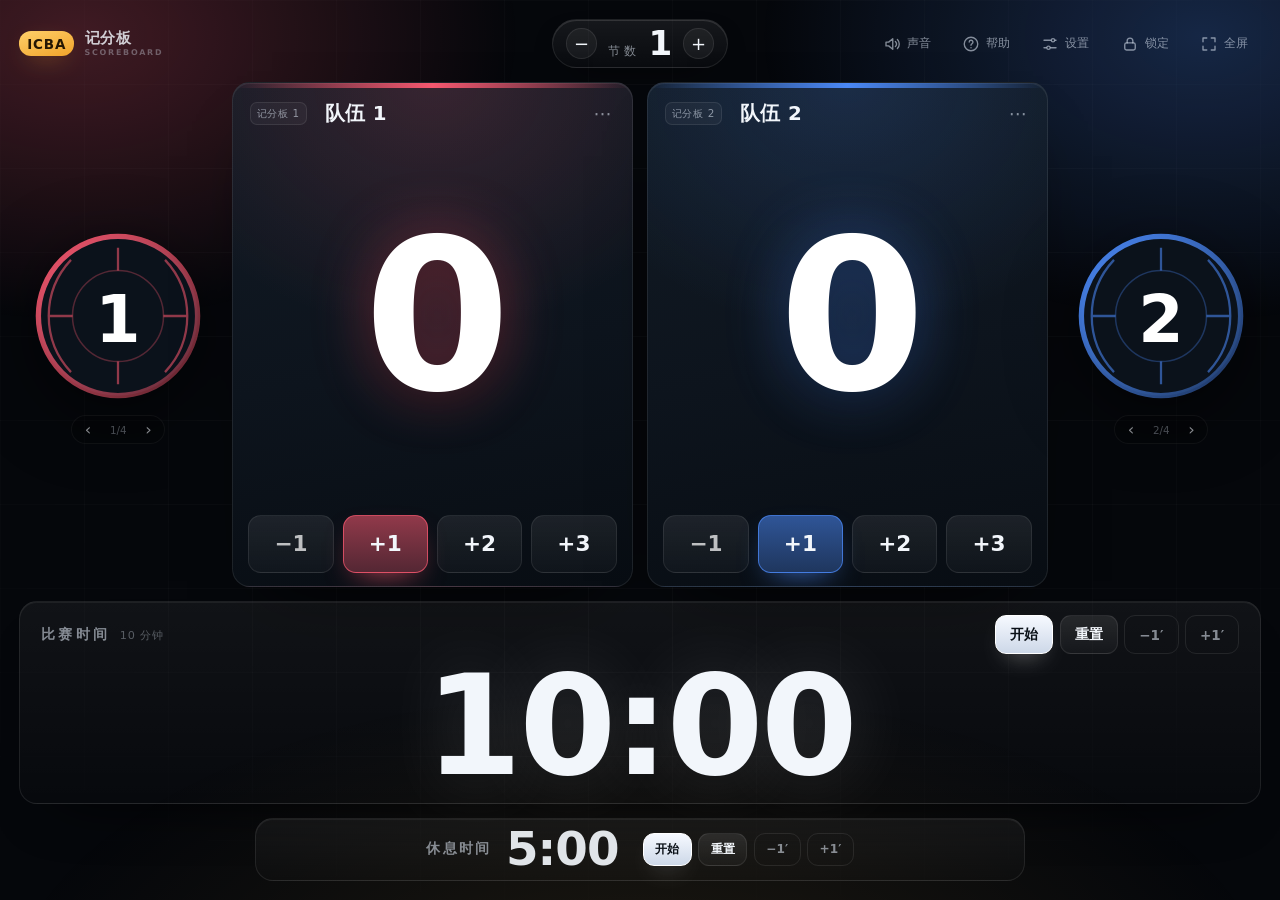
==== index.html @ 60cf870b "baseline: ICBA 记分板成品可用状态 成品运行所需的三个文件： - index.html  页面结构（含全部弹窗） - styles.css  大屏自适应样式 - app.js      " ====
<!doctype html>
<html lang="zh-CN">
<head>
<meta charset="utf-8">
<meta name="viewport" content="width=device-width, initial-scale=1, viewport-fit=cover">
<title>ICBA 记分板</title>
<meta name="description" content="ICBA 比赛记分板：固定位置队标切换、比赛/休息倒计时、双方自由加减计分。">
<meta name="theme-color" content="#05070b">
<meta name="apple-mobile-web-app-capable" content="yes">
<link rel="icon" href="data:image/svg+xml,%3Csvg xmlns='http://www.w3.org/2000/svg' viewBox='0 0 64 64'%3E%3Crect width='64' height='64' rx='14' fill='%230b121b'/%3E%3Ccircle cx='32' cy='32' r='18' fill='none' stroke='%23ffc247' stroke-width='4'/%3E%3Cpath d='M32 14v36M14 32h36' stroke='%23ffc247' stroke-width='3'/%3E%3C/svg%3E">
<link rel="stylesheet" href="styles.css">
</head>
<body>

<div class="fx" aria-hidden="true"></div>
<div class="flash" id="flash" aria-hidden="true"></div>

<!-- ===================== 顶部：品牌 / 节数 / 工具 ===================== -->
<header class="hud">
  <div class="brand">
    <span class="brand__badge">ICBA</span>
    <span class="brand__text">记分板<small>SCOREBOARD</small></span>
  </div>

  <div class="period" aria-label="节数">
    <button class="period__btn" data-act="period-down" aria-label="节数减一" title="节数 −1（↓）">−</button>
    <div class="period__body">
      <span class="period__label">节数</span>
      <strong class="period__value" id="periodValue">1</strong>
    </div>
    <button class="period__btn" data-act="period-up" aria-label="节数加一" title="节数 +1（↑）">+</button>
  </div>

  <div class="hud__tools">
    <button class="tool" data-act="sound" id="btnSound" aria-pressed="true" title="提示音开关（S）">
      <svg viewBox="0 0 24 24" fill="none" stroke="currentColor" stroke-width="1.8" stroke-linecap="round" stroke-linejoin="round" aria-hidden="true">
        <path d="M4 9.5v5h3.5L13 19V5L7.5 9.5H4z"/><path d="M16.5 8.6a5 5 0 0 1 0 6.8"/><path d="M19.2 6a8.5 8.5 0 0 1 0 12"/>
      </svg>
      <span class="tool__label">声音</span>
    </button>
    <button class="tool" data-act="help" title="快捷键说明（?）">
      <svg viewBox="0 0 24 24" fill="none" stroke="currentColor" stroke-width="1.8" stroke-linecap="round" stroke-linejoin="round" aria-hidden="true">
        <circle cx="12" cy="12" r="9"/><path d="M9.6 9.4a2.5 2.5 0 1 1 3.6 2.3c-.8.4-1.2 1-1.2 1.9"/><path d="M12 17h.01"/>
      </svg>
      <span class="tool__label">帮助</span>
    </button>
    <button class="tool" data-act="settings" title="设置（P）">
      <svg viewBox="0 0 24 24" fill="none" stroke="currentColor" stroke-width="1.8" stroke-linecap="round" stroke-linejoin="round" aria-hidden="true">
        <path d="M4 7h9M19 7h1M4 17h3M13 17h7"/><circle cx="16" cy="7" r="2.2"/><circle cx="10" cy="17" r="2.2"/>
      </svg>
      <span class="tool__label">设置</span>
    </button>
    <button class="tool" data-act="lock" title="锁定面板，只看大屏（L）">
      <svg viewBox="0 0 24 24" fill="none" stroke="currentColor" stroke-width="1.8" stroke-linecap="round" stroke-linejoin="round" aria-hidden="true">
        <rect x="5" y="10.5" width="14" height="9.5" rx="2.4"/><path d="M8.2 10.5V8a3.8 3.8 0 0 1 7.6 0v2.5"/>
      </svg>
      <span class="tool__label">锁定</span>
    </button>
    <button class="tool" data-act="fullscreen" title="全屏（F）">
      <svg viewBox="0 0 24 24" fill="none" stroke="currentColor" stroke-width="1.8" stroke-linecap="round" stroke-linejoin="round" aria-hidden="true">
        <path d="M4 9V4h5M20 9V4h-5M4 15v5h5M20 15v5h-5"/>
      </svg>
      <span class="tool__label">全屏</span>
    </button>
  </div>
</header>

<!-- ===================== 主区：队标1 · 记分板1 · 记分板2 · 队标2 ===================== -->
<main class="board">

  <div class="logo-slot" id="logoSlot0" data-slot="0" role="button" tabindex="0"
       aria-label="队标 1：点击更换图片">
    <div class="logo-slot__frame">
      <img class="logo-slot__img" id="logoImg0" alt="队标 1" decoding="async" hidden>
      <div class="logo-slot__placeholder" id="logoPh0">
        <svg viewBox="0 0 24 24" fill="none" stroke="currentColor" stroke-width="1.6" stroke-linecap="round" stroke-linejoin="round" aria-hidden="true">
          <rect x="3" y="4" width="18" height="16" rx="3"/><circle cx="9" cy="10" r="2"/><path d="M4 18l5.2-4.6a2 2 0 0 1 2.7.1L21 20"/>
        </svg>
        <span>添加队标</span>
      </div>
    </div>
    <div class="logo-slot__bar" id="logoBar0" hidden>
      <button class="logo-slot__arrow" data-act="logo-prev" data-slot="0" aria-label="上一个队标">‹</button>
      <span class="logo-slot__count" id="logoCount0">0/0</span>
      <button class="logo-slot__arrow" data-act="logo-next" data-slot="0" aria-label="下一个队标">›</button>
    </div>
  </div>

  <section class="panel" id="panel0" data-team="0">
    <header class="panel__head">
      <span class="panel__tag">记分板 1</span>
      <input class="panel__name" id="nameInput0" type="text" value="队伍 1" maxlength="20"
             aria-label="队伍 1 名称" spellcheck="false" autocomplete="off">
      <button class="panel__more" data-act="menu" data-team="0" aria-label="更多操作" aria-haspopup="true">⋯</button>
    </header>
    <div class="panel__score" id="score0" data-act="edit-score" data-team="0"
         role="spinbutton" aria-label="队伍 1 比分" tabindex="-1" title="双击可直接输入比分">0</div>
    <div class="panel__actions">
      <button class="chip" data-act="score" data-team="0" data-delta="-1" aria-label="队伍 1 减一分">−1</button>
      <button class="chip chip--main" data-act="score" data-team="0" data-delta="1" aria-label="队伍 1 加一分">+1</button>
      <button class="chip" data-act="score" data-team="0" data-delta="2" aria-label="队伍 1 加两分">+2</button>
      <button class="chip" data-act="score" data-team="0" data-delta="3" aria-label="队伍 1 加三分">+3</button>
    </div>
    <div class="panel__menu" id="menu0" hidden>
      <button data-act="undo" data-team="0">撤销上一步</button>
      <button data-act="edit-score" data-team="0">直接输入比分</button>
      <button data-act="reset-score" data-team="0">比分归零</button>
      <button data-act="pick-logo" data-team="0">更换队标</button>
    </div>
  </section>

  <section class="panel" id="panel1" data-team="1">
    <header class="panel__head">
      <span class="panel__tag">记分板 2</span>
      <input class="panel__name" id="nameInput1" type="text" value="队伍 2" maxlength="20"
             aria-label="队伍 2 名称" spellcheck="false" autocomplete="off">
      <button class="panel__more" data-act="menu" data-team="1" aria-label="更多操作" aria-haspopup="true">⋯</button>
    </header>
    <div class="panel__score" id="score1" data-act="edit-score" data-team="1"
         role="spinbutton" aria-label="队伍 2 比分" tabindex="-1" title="双击可直接输入比分">0</div>
    <div class="panel__actions">
      <button class="chip" data-act="score" data-team="1" data-delta="-1" aria-label="队伍 2 减一分">−1</button>
      <button class="chip chip--main" data-act="score" data-team="1" data-delta="1" aria-label="队伍 2 加一分">+1</button>
      <button class="chip" data-act="score" data-team="1" data-delta="2" aria-label="队伍 2 加两分">+2</button>
      <button class="chip" data-act="score" data-team="1" data-delta="3" aria-label="队伍 2 加三分">+3</button>
    </div>
    <div class="panel__menu" id="menu1" hidden>
      <button data-act="undo" data-team="1">撤销上一步</button>
      <button data-act="edit-score" data-team="1">直接输入比分</button>
      <button data-act="reset-score" data-team="1">比分归零</button>
      <button data-act="pick-logo" data-team="1">更换队标</button>
    </div>
  </section>

  <div class="logo-slot" id="logoSlot1" data-slot="1" role="button" tabindex="0"
       aria-label="队标 2：点击更换图片">
    <div class="logo-slot__frame">
      <img class="logo-slot__img" id="logoImg1" alt="队标 2" decoding="async" hidden>
      <div class="logo-slot__placeholder" id="logoPh1">
        <svg viewBox="0 0 24 24" fill="none" stroke="currentColor" stroke-width="1.6" stroke-linecap="round" stroke-linejoin="round" aria-hidden="true">
          <rect x="3" y="4" width="18" height="16" rx="3"/><circle cx="9" cy="10" r="2"/><path d="M4 18l5.2-4.6a2 2 0 0 1 2.7.1L21 20"/>
        </svg>
        <span>添加队标</span>
      </div>
    </div>
    <div class="logo-slot__bar" id="logoBar1" hidden>
      <button class="logo-slot__arrow" data-act="logo-prev" data-slot="1" aria-label="上一个队标">‹</button>
      <span class="logo-slot__count" id="logoCount1">0/0</span>
      <button class="logo-slot__arrow" data-act="logo-next" data-slot="1" aria-label="下一个队标">›</button>
    </div>
  </div>

</main>

<!-- ===================== 底部：比赛倒计时 / 休息倒计时 ===================== -->
<footer class="clocks">

  <section class="clock clock--game" id="clockGame" aria-label="比赛时间倒计时">
    <div class="clock__head">
      <div class="clock__title">
        <span class="clock__label">比赛时间</span>
        <span class="clock__sub" id="gameSub">10 分钟</span>
      </div>
      <div class="clock__controls">
        <button class="btn btn--primary" data-act="game-toggle" id="gameToggle">开始</button>
        <button class="btn" data-act="game-reset">重置</button>
        <button class="btn btn--ghost" data-act="game-minus" title="减少一分钟">−1′</button>
        <button class="btn btn--ghost" data-act="game-plus" title="增加一分钟">+1′</button>
      </div>
    </div>
    <div class="clock__time" id="gameTime">10:00</div>
  </section>

  <section class="clock clock--break" id="clockBreak" aria-label="休息时间倒计时">
    <div class="clock__inline">
      <span class="clock__label">休息时间</span>
      <div class="clock__time" id="breakTime">05:00</div>
      <div class="clock__controls">
        <button class="btn btn--primary btn--sm" data-act="break-toggle" id="breakToggle">开始</button>
        <button class="btn btn--sm" data-act="break-reset">重置</button>
        <button class="btn btn--ghost btn--sm" data-act="break-minus" title="减少一分钟">−1′</button>
        <button class="btn btn--ghost btn--sm" data-act="break-plus" title="增加一分钟">+1′</button>
      </div>
    </div>
  </section>

</footer>

<button class="unlock-fab" data-act="lock" aria-label="解锁控制面板" title="解锁（L）">
  <svg viewBox="0 0 24 24" fill="none" stroke="currentColor" stroke-width="1.8" stroke-linecap="round" stroke-linejoin="round" aria-hidden="true">
    <rect x="5" y="10.5" width="14" height="9.5" rx="2.4"/><path d="M8.2 10.5V8a3.8 3.8 0 0 1 7.6 0v2.5"/>
  </svg>
</button>

<!-- ===================== 队标图库 ===================== -->
<div class="modal" id="modalLibrary" role="dialog" aria-modal="true" aria-labelledby="libraryTitle" hidden>
  <div class="modal__mask" data-act="close-modal"></div>
  <div class="modal__card modal__card--wide">
    <header class="modal__head">
      <h2 id="libraryTitle">队标图片 · 队伍 1</h2>
      <button class="modal__close" data-act="close-modal" aria-label="关闭">✕</button>
    </header>

    <div class="dropzone" id="dropzone">
      <svg viewBox="0 0 24 24" fill="none" stroke="currentColor" stroke-width="1.6" stroke-linecap="round" stroke-linejoin="round" aria-hidden="true">
        <path d="M12 16V4M7 9l5-5 5 5"/><path d="M4 16v2.5A2.5 2.5 0 0 0 6.5 21h11A2.5 2.5 0 0 0 20 18.5V16"/>
      </svg>
      <p><strong>点击上传</strong>或把图片拖到这里</p>
      <small>支持 PNG / JPG / SVG / WebP，会自动压缩到 480px 再保存在本机</small>
      <input type="file" id="fileInput" accept="image/*" multiple hidden>
    </div>

    <div class="library" id="libraryGrid"></div>

    <footer class="modal__foot">
      <span class="modal__hint">点击缩略图即可切换；也可以用 ‹ › 或快捷键 <kbd>[</kbd> <kbd>]</kbd> 快速轮换。</span>
      <button class="btn" data-act="close-modal">完成</button>
    </footer>
  </div>
</div>

<!-- ===================== 设置 ===================== -->
<div class="modal" id="modalSettings" role="dialog" aria-modal="true" aria-labelledby="settingsTitle" hidden>
  <div class="modal__mask" data-act="close-modal"></div>
  <div class="modal__card">
    <header class="modal__head">
      <h2 id="settingsTitle">设置</h2>
      <button class="modal__close" data-act="close-modal" aria-label="关闭">✕</button>
    </header>

    <div class="form">
      <fieldset class="form__group">
        <legend>队伍</legend>
        <label class="form__row">
          <span>记分板 1 名称</span>
          <input type="text" id="setName0" maxlength="20" autocomplete="off">
        </label>
        <label class="form__row">
          <span>记分板 1 颜色</span>
          <input type="color" id="setColor0">
        </label>
        <label class="form__row">
          <span>记分板 2 名称</span>
          <input type="text" id="setName1" maxlength="20" autocomplete="off">
        </label>
        <label class="form__row">
          <span>记分板 2 颜色</span>
          <input type="color" id="setColor1">
        </label>
      </fieldset>

      <fieldset class="form__group">
        <legend>计时</legend>
        <label class="form__row">
          <span>比赛时间（分钟）</span>
          <input type="number" id="setGameMin" min="1" max="180" step="1" inputmode="numeric">
        </label>
        <label class="form__row">
          <span>休息时间（分钟）</span>
          <input type="number" id="setBreakMin" min="1" max="180" step="1" inputmode="numeric">
        </label>
        <label class="form__row form__row--switch">
          <span>计时结束提示音</span>
          <input type="checkbox" id="setSound">
        </label>
      </fieldset>
    </div>

    <footer class="modal__foot">
      <button class="btn btn--danger" data-act="reset-all">恢复初始状态</button>
      <div class="modal__foot-right">
        <button class="btn" data-act="close-modal">取消</button>
        <button class="btn btn--primary" data-act="save-settings">保存</button>
      </div>
    </footer>
  </div>
</div>

<!-- ===================== 直接输入比分 ===================== -->
<div class="modal" id="modalScore" role="dialog" aria-modal="true" aria-labelledby="scoreTitle" hidden>
  <div class="modal__mask" data-act="close-modal"></div>
  <div class="modal__card modal__card--narrow">
    <header class="modal__head">
      <h2 id="scoreTitle">输入比分</h2>
      <button class="modal__close" data-act="close-modal" aria-label="关闭">✕</button>
    </header>
    <div class="score-editor">
      <input type="number" id="scoreInput" min="0" max="9999" step="1" inputmode="numeric" aria-label="比分">
    </div>
    <footer class="modal__foot">
      <button class="btn" data-act="close-modal">取消</button>
      <button class="btn btn--primary" data-act="apply-score">确定</button>
    </footer>
  </div>
</div>

<!-- ===================== 快捷键帮助 ===================== -->
<div class="modal" id="modalHelp" role="dialog" aria-modal="true" aria-labelledby="helpTitle" hidden>
  <div class="modal__mask" data-act="close-modal"></div>
  <div class="modal__card">
    <header class="modal__head">
      <h2 id="helpTitle">快捷键</h2>
      <button class="modal__close" data-act="close-modal" aria-label="关闭">✕</button>
    </header>
    <ul class="keys">
      <li><kbd>空格</kbd><span>比赛计时 开始 / 暂停</span></li>
      <li><kbd>Enter</kbd><span>休息计时 开始 / 暂停</span></li>
      <li><kbd>←</kbd><span>队伍 1 加 1 分</span></li>
      <li><kbd>→</kbd><span>队伍 2 加 1 分</span></li>
      <li><kbd>Shift</kbd>+<kbd>←</kbd><span>队伍 1 减 1 分</span></li>
      <li><kbd>Shift</kbd>+<kbd>→</kbd><span>队伍 2 减 1 分</span></li>
      <li><kbd>↑</kbd><span>节数 +1</span></li>
      <li><kbd>↓</kbd><span>节数 −1</span></li>
      <li><kbd>R</kbd><span>重置比赛计时</span></li>
      <li><kbd>Shift</kbd>+<kbd>R</kbd><span>重置休息计时</span></li>
      <li><kbd>[</kbd><span>队标 1 换上一张</span></li>
      <li><kbd>]</kbd><span>队标 2 换下一张</span></li>
      <li><kbd>L</kbd><span>锁定 / 解锁面板（投影时用）</span></li>
      <li><kbd>F</kbd><span>全屏</span></li>
      <li><kbd>S</kbd><span>提示音开关</span></li>
      <li><kbd>P</kbd><span>打开设置</span></li>
      <li><kbd>?</kbd><span>打开这个快捷键面板</span></li>
      <li><kbd>Esc</kbd><span>关闭弹窗 / 退出锁定</span></li>
    </ul>
    <footer class="modal__foot">
      <span class="modal__hint">比分、节数与图片都保存在这台设备的浏览器里，刷新或断电重开都不会丢。</span>
      <button class="btn btn--primary" data-act="close-modal">知道了</button>
    </footer>
  </div>
</div>

<div class="toast" id="toast" role="status" aria-live="polite"></div>

<noscript><p class="noscript">这个记分板需要启用 JavaScript 才能运行。</p></noscript>

<script src="app.js"></script>
</body>
</html>
---- styles.css ----
/* ==========================================================================
   ICBA 记分板 · 场馆大屏样式
   布局对应样本线框图：顶部节数 / 中间 队标1·记分板1·记分板2·队标2 /
   底部 比赛倒计时（10 分钟）+ 休息倒计时（5 分钟）
   ========================================================================== */

:root{
  --bg: #05070b;
  --panel: #0d141d;
  --panel-2: #121b25;
  --line: rgba(255, 255, 255, .085);
  --line-strong: rgba(255, 255, 255, .16);
  --text: #f2f6fb;
  --muted: rgba(226, 236, 248, .56);
  --muted-2: rgba(226, 236, 248, .34);
  --t1: #ff5a72;
  --t2: #4d8dff;
  --gold: #ffc247;
  --danger: #ff4d5e;
  --pad: clamp(12px, 1.5vw, 30px);
  --gap: clamp(8px, 1.1vw, 22px);
  --radius: clamp(14px, 1.4vw, 28px);
  --font: "PingFang SC", "Hiragino Sans GB", "Microsoft YaHei", "Noto Sans SC",
          system-ui, -apple-system, "Segoe UI", sans-serif;
  color-scheme: dark;
}

*{ box-sizing: border-box; }

[hidden]{ display: none !important; }

html, body{ height: 100%; }

body{
  margin: 0;
  padding: var(--pad);
  display: grid;
  grid-template-rows: auto minmax(0, 1fr) auto;
  grid-template-areas: "hud" "board" "clocks";
  gap: var(--gap);
  overflow: hidden;
  background: var(--bg);
  color: var(--text);
  font-family: var(--font);
  -webkit-font-smoothing: antialiased;
  -webkit-tap-highlight-color: transparent;
  user-select: none;
  overscroll-behavior: none;
}

/* 背景光晕 */
.fx{
  position: fixed;
  inset: 0;
  pointer-events: none;
  z-index: 0;
  background:
    radial-gradient(48% 44% at 6% 4%, color-mix(in srgb, var(--t1) 24%, transparent), transparent 72%),
    radial-gradient(48% 44% at 94% 4%, color-mix(in srgb, var(--t2) 24%, transparent), transparent 72%),
    radial-gradient(70% 50% at 50% 112%, color-mix(in srgb, var(--gold) 10%, transparent), transparent 72%);
}
.fx::after{
  content: "";
  position: absolute;
  inset: 0;
  background-image:
    linear-gradient(rgba(255, 255, 255, .028) 1px, transparent 1px),
    linear-gradient(90deg, rgba(255, 255, 255, .028) 1px, transparent 1px);
  background-size: 84px 84px;
  mask-image: radial-gradient(80% 70% at 50% 40%, #000 40%, transparent 100%);
}

/* 终场提示闪屏 */
.flash{
  position: fixed;
  inset: 0;
  z-index: 40;
  pointer-events: none;
  opacity: 0;
  background: radial-gradient(circle at 50% 50%, rgba(255, 77, 94, .32), transparent 62%);
  transition: opacity .5s ease;
}
.flash.is-on{ opacity: 1; transition: opacity .08s ease; }

/* ============================== 顶部 HUD ============================== */
.hud{
  grid-area: hud;
  position: relative;
  z-index: 2;
  display: grid;
  grid-template-columns: 1fr auto 1fr;
  align-items: center;
  gap: var(--gap);
  min-height: 0;
}

.brand{ display: flex; align-items: center; gap: clamp(8px, .8vw, 14px); min-width: 0; }
.brand__badge{
  display: inline-flex;
  align-items: center;
  justify-content: center;
  padding: .34em .6em;
  border-radius: 12px;
  background: linear-gradient(160deg, #ffd06a, #f0a32a);
  color: #241703;
  font-size: clamp(13px, 1.5vh, 20px);
  font-weight: 900;
  letter-spacing: .06em;
  box-shadow: 0 8px 24px -10px rgba(240, 163, 42, .9);
}
.brand__text{
  display: flex;
  flex-direction: column;
  font-size: clamp(13px, 1.7vh, 22px);
  font-weight: 700;
  letter-spacing: .06em;
  color: rgba(242, 246, 251, .82);
  line-height: 1.15;
}
.brand__text small{
  font-size: .52em;
  font-weight: 600;
  letter-spacing: .22em;
  color: var(--muted-2);
}

/* 节数 */
.period{
  grid-column: 2;
  justify-self: center;
  display: flex;
  align-items: center;
  gap: clamp(6px, .6vw, 12px);
  padding: clamp(5px, .7vh, 10px) clamp(10px, 1vw, 16px);
  border: 1px solid var(--line);
  border-radius: 999px;
  background: linear-gradient(180deg, rgba(255, 255, 255, .07), rgba(255, 255, 255, .02));
  box-shadow: inset 0 1px 0 rgba(255, 255, 255, .12), 0 14px 34px -18px #000;
}
.period__btn{
  width: clamp(28px, 3.4vh, 42px);
  height: clamp(28px, 3.4vh, 42px);
  display: grid;
  place-items: center;
  border: 1px solid var(--line);
  border-radius: 50%;
  background: rgba(255, 255, 255, .05);
  color: var(--text);
  font: inherit;
  font-size: clamp(16px, 2vh, 24px);
  line-height: 1;
  cursor: pointer;
  transition: background .15s, transform .12s, border-color .15s;
}
.period__btn:hover{ background: rgba(255, 255, 255, .13); border-color: var(--line-strong); }
.period__btn:active{ transform: scale(.92); }
.period__body{ display: flex; align-items: baseline; gap: clamp(6px, .7vw, 12px); padding: 0 clamp(2px, .3vw, 6px); }
.period__label{ font-size: clamp(11px, 1.35vh, 17px); letter-spacing: .3em; color: var(--muted); }
.period__value{
  font-size: clamp(24px, 3.8vh, 52px);
  font-weight: 800;
  line-height: 1;
  font-variant-numeric: tabular-nums;
  letter-spacing: -.02em;
}

/* 工具按钮 */
.hud__tools{ display: flex; justify-content: flex-end; gap: clamp(4px, .5vw, 8px); }
.tool{
  display: inline-flex;
  align-items: center;
  gap: 6px;
  height: clamp(34px, 4.2vh, 50px);
  padding: 0 clamp(8px, .9vw, 14px);
  border: 1px solid transparent;
  border-radius: 12px;
  background: transparent;
  color: var(--muted);
  font: inherit;
  font-size: clamp(11px, 1.35vh, 15px);
  cursor: pointer;
  transition: background .15s, color .15s, border-color .15s, transform .12s;
}
.tool svg{ width: clamp(16px, 2vh, 22px); height: clamp(16px, 2vh, 22px); flex: none; }
.tool:hover{ background: rgba(255, 255, 255, .07); color: var(--text); border-color: var(--line); }
.tool:active{ transform: scale(.96); }
.tool[aria-pressed="false"]{ color: var(--muted-2); }
.tool[aria-pressed="false"] svg{ opacity: .5; }
.tool.is-active{ color: var(--gold); background: rgba(255, 194, 71, .12); border-color: rgba(255, 194, 71, .3); }

/* ============================== 主区 ============================== */
.board{
  grid-area: board;
  position: relative;
  z-index: 2;
  display: grid;
  grid-template-columns: clamp(132px, 16%, 260px) minmax(0, 1fr) minmax(0, 1fr) clamp(132px, 16%, 260px);
  gap: var(--gap);
  min-height: 0;
}

/* ---------------------------- 队标（固定位置） ---------------------------- */
.logo-slot{
  container-type: size;
  display: flex;
  flex-direction: column;
  align-items: center;
  justify-content: center;
  gap: clamp(6px, .9vh, 14px);
  min-width: 0;
  min-height: 0;
  padding: clamp(6px, .8vh, 14px);
  border-radius: var(--radius);
  background: linear-gradient(165deg, rgba(255, 255, 255, .045), rgba(255, 255, 255, .008));
  border: 1px solid var(--line);
  cursor: pointer;
  outline: none;
  transition: border-color .2s, background .2s, transform .2s;
}
.logo-slot:hover{ border-color: var(--line-strong); background: rgba(255, 255, 255, .06); }
.logo-slot:focus-visible{ box-shadow: 0 0 0 2px var(--gold); }
.logo-slot.has-logo{ background: transparent; border-color: transparent; }
.logo-slot.has-logo:hover{ border-color: var(--line); }

.logo-slot__frame{
  position: relative;
  width: min(100%, calc(100cqh - 64px));
  aspect-ratio: 1;
  display: grid;
  place-items: center;
  min-height: 0;
  min-width: 0;
}
.logo-slot__img{
  max-width: 100%;
  max-height: 100%;
  object-fit: contain;
  filter: drop-shadow(0 18px 34px rgba(0, 0, 0, .55));
  animation: logoIn .32s cubic-bezier(.2, .9, .3, 1.2) both;
}
@keyframes logoIn{ from{ opacity: 0; transform: scale(.92); } to{ opacity: 1; transform: none; } }

.logo-slot__placeholder{
  width: 100%;
  height: 100%;
  display: grid;
  place-content: center;
  justify-items: center;
  gap: 8px;
  border: 1.5px dashed rgba(255, 255, 255, .18);
  border-radius: calc(var(--radius) - 4px);
  color: var(--muted-2);
  font-size: clamp(10px, 1.25vh, 14px);
  letter-spacing: .1em;
  transition: border-color .2s, color .2s;
}
.logo-slot__placeholder svg{ width: clamp(20px, 3vh, 34px); height: clamp(20px, 3vh, 34px); }
.logo-slot:hover .logo-slot__placeholder{ border-color: var(--line-strong); color: var(--muted); }

.logo-slot__bar{
  display: flex;
  align-items: center;
  gap: clamp(4px, .4vw, 8px);
  padding: 2px 4px;
  border-radius: 999px;
  background: rgba(0, 0, 0, .35);
  border: 1px solid var(--line);
  opacity: .55;
  transition: opacity .2s;
}
.logo-slot:hover .logo-slot__bar{ opacity: 1; }
.logo-slot__arrow{
  width: clamp(22px, 2.6vh, 30px);
  height: clamp(22px, 2.6vh, 30px);
  display: grid;
  place-items: center;
  border: 0;
  border-radius: 50%;
  background: transparent;
  color: var(--text);
  font: inherit;
  font-size: clamp(14px, 1.8vh, 20px);
  line-height: 1;
  cursor: pointer;
  transition: background .15s;
}
.logo-slot__arrow:hover{ background: rgba(255, 255, 255, .16); }
.logo-slot__count{
  font-size: clamp(9px, 1.15vh, 13px);
  font-variant-numeric: tabular-nums;
  color: var(--muted);
  min-width: 2.6em;
  text-align: center;
}

/* ----------------------------- 记分板 ----------------------------- */
.panel{
  position: relative;
  display: grid;
  grid-template-rows: auto minmax(0, 1fr) auto;
  min-width: 0;
  min-height: 0;
  border-radius: var(--radius);
  border: 1px solid var(--line);
  background:
    radial-gradient(120% 80% at 50% 0%, color-mix(in srgb, var(--team) 16%, transparent), transparent 62%),
    linear-gradient(170deg, var(--panel-2), var(--panel) 55%, #080d13);
  box-shadow: inset 0 1px 0 rgba(255, 255, 255, .07), 0 34px 70px -40px #000;
  overflow: hidden;
  --team: var(--t1);
}
.panel::before{
  content: "";
  position: absolute;
  inset: 0 0 auto 0;
  height: 5px;
  background: linear-gradient(90deg, transparent, var(--team), transparent);
  opacity: .95;
}

.panel__head{
  display: flex;
  align-items: center;
  gap: clamp(6px, .7vw, 12px);
  padding: clamp(10px, 1.6vh, 20px) clamp(12px, 1.3vw, 24px) 0;
  min-width: 0;
}
.panel__tag{
  flex: none;
  padding: .3em .6em;
  border-radius: 7px;
  border: 1px solid var(--line);
  background: rgba(255, 255, 255, .04);
  color: var(--muted);
  font-size: clamp(9px, 1.15vh, 13px);
  letter-spacing: .06em;
  white-space: nowrap;
}
.panel__name{
  flex: 1;
  min-width: 0;
  padding: .18em .4em;
  border: 1px solid transparent;
  border-radius: 8px;
  background: transparent;
  color: var(--text);
  font: inherit;
  font-size: clamp(14px, 2.2vh, 30px);
  font-weight: 700;
  letter-spacing: .02em;
  transition: border-color .15s, background .15s;
}
.panel__name:hover{ border-color: var(--line); }
.panel__name:focus{ outline: none; border-color: color-mix(in srgb, var(--team) 70%, transparent); background: rgba(0, 0, 0, .3); }
.panel__name::placeholder{ color: var(--muted-2); }

.panel__more{
  flex: none;
  width: clamp(26px, 3.2vh, 38px);
  height: clamp(26px, 3.2vh, 38px);
  display: grid;
  place-items: center;
  border: 1px solid transparent;
  border-radius: 9px;
  background: transparent;
  color: var(--muted);
  font: inherit;
  font-size: clamp(16px, 2vh, 22px);
  line-height: 1;
  cursor: pointer;
  transition: background .15s, color .15s;
}
.panel__more:hover{ background: rgba(255, 255, 255, .08); color: var(--text); }

.panel__score{
  display: grid;
  place-items: center;
  min-height: 0;
  padding: 0 clamp(6px, 1vw, 18px);
  font-size: clamp(80px, min(31vh, 16.5vw), 330px);
  font-weight: 800;
  line-height: .84;
  letter-spacing: -.045em;
  font-variant-numeric: tabular-nums;
  color: #fff;
  text-shadow:
    0 0 60px color-mix(in srgb, var(--team) 42%, transparent),
    0 10px 40px rgba(0, 0, 0, .5);
  transition: transform .12s;
}
.panel__score[data-digits="3"]{ font-size: clamp(64px, min(25vh, 13.5vw), 265px); }
.panel__score[data-digits="4"]{ font-size: clamp(52px, min(19vh, 10.5vw), 200px); }
.panel__score.is-pop{ animation: pop .28s cubic-bezier(.2, .9, .3, 1.4); }
@keyframes pop{ 0%{ transform: scale(1); } 40%{ transform: scale(1.09); } 100%{ transform: scale(1); } }

.panel__actions{
  display: grid;
  grid-template-columns: repeat(4, minmax(0, 1fr));
  gap: clamp(5px, .7vw, 12px);
  padding: clamp(8px, 1.2vh, 16px) clamp(10px, 1.2vw, 22px) clamp(10px, 1.5vh, 20px);
}

.chip{
  position: relative;
  min-width: 0;
  height: clamp(42px, 6.4vh, 82px);
  border: 1px solid var(--line);
  border-radius: clamp(10px, 1vw, 18px);
  background: linear-gradient(180deg, rgba(255, 255, 255, .08), rgba(255, 255, 255, .03));
  color: var(--text);
  font: inherit;
  font-size: clamp(15px, 2.4vh, 32px);
  font-weight: 700;
  font-variant-numeric: tabular-nums;
  cursor: pointer;
  transition: transform .1s, background .15s, border-color .15s, box-shadow .15s;
}
.chip:hover{ background: rgba(255, 255, 255, .13); border-color: var(--line-strong); }
.chip:active{ transform: scale(.95); }
.chip--main{
  background: linear-gradient(180deg, color-mix(in srgb, var(--team) 55%, #0b1119), color-mix(in srgb, var(--team) 30%, #0b1119));
  border-color: color-mix(in srgb, var(--team) 70%, transparent);
  box-shadow: 0 12px 30px -14px color-mix(in srgb, var(--team) 80%, transparent);
}
.chip--main:hover{ background: color-mix(in srgb, var(--team) 70%, #0b1119); }
.chip[data-delta="-1"]{ color: rgba(255, 255, 255, .72); }

/* 记分板菜单 */
.panel__menu{
  position: absolute;
  right: clamp(10px, 1.2vw, 22px);
  bottom: clamp(58px, 8.4vh, 108px);
  z-index: 5;
  display: grid;
  min-width: 168px;
  padding: 6px;
  border-radius: 14px;
  border: 1px solid var(--line-strong);
  background: #121a24;
  box-shadow: 0 30px 60px -20px #000;
  animation: menuIn .12s ease both;
}
.panel__menu[hidden]{ display: none; }
@keyframes menuIn{ from{ opacity: 0; transform: translateY(6px); } to{ opacity: 1; transform: none; } }
.panel__menu button{
  padding: 9px 12px;
  border: 0;
  border-radius: 9px;
  background: transparent;
  color: var(--text);
  font: inherit;
  font-size: clamp(12px, 1.6vh, 16px);
  text-align: left;
  cursor: pointer;
}
.panel__menu button:hover{ background: rgba(255, 255, 255, .09); }

/* ============================== 计时器 ============================== */
.clocks{
  grid-area: clocks;
  position: relative;
  z-index: 2;
  display: grid;
  justify-items: center;
  gap: var(--gap);
  min-height: 0;
}

.clock{
  position: relative;
  border-radius: var(--radius);
  border: 1px solid var(--line);
  background: linear-gradient(180deg, rgba(255, 255, 255, .05), rgba(255, 255, 255, .012));
  box-shadow: inset 0 1px 0 rgba(255, 255, 255, .06), 0 30px 60px -40px #000;
}
.clock--game{ width: 100%; padding: clamp(10px, 1.4vh, 18px) clamp(14px, 1.6vw, 28px) clamp(8px, 1.2vh, 16px); }
.clock--break{ width: min(100%, 62%); padding: clamp(6px, .9vh, 12px) clamp(12px, 1.4vw, 24px); }

.clock__head{ display: flex; align-items: center; justify-content: space-between; gap: var(--gap); }
.clock__title{ display: flex; align-items: baseline; gap: clamp(6px, .7vw, 12px); min-width: 0; }
.clock__label{
  font-size: clamp(11px, 1.5vh, 18px);
  font-weight: 600;
  letter-spacing: .26em;
  color: var(--muted);
  white-space: nowrap;
}
.clock__sub{
  font-size: clamp(10px, 1.25vh, 14px);
  letter-spacing: .08em;
  color: var(--muted-2);
  white-space: nowrap;
}

.clock__time{
  font-variant-numeric: tabular-nums;
  font-weight: 700;
  letter-spacing: -.02em;
  line-height: .95;
  text-align: center;
  transition: color .2s, text-shadow .2s;
}
.clock--game .clock__time{
  margin-top: clamp(2px, .6vh, 8px);
  font-size: clamp(56px, 15.5vh, 210px);
  text-shadow: 0 0 70px rgba(255, 255, 255, .16);
}
.clock--break .clock__inline{ display: flex; align-items: center; gap: clamp(8px, 1.1vw, 20px); justify-content: center; }
.clock--break .clock__time{
  font-size: clamp(26px, 5.2vh, 66px);
  color: rgba(242, 246, 251, .92);
}
.clock--break .clock__label{ letter-spacing: .18em; }
.clock--break .clock__inline .clock__controls{ margin-left: clamp(4px, .8vw, 12px); }

.clock__controls{ display: flex; align-items: center; gap: clamp(4px, .5vw, 8px); flex: none; }

/* 倒计时状态 */
.clock.is-running .clock__time{ color: #fff; }
.clock--game.is-running .clock__time{ text-shadow: 0 0 90px rgba(255, 255, 255, .28); }
.clock.is-warn .clock__time{ color: var(--gold); text-shadow: 0 0 70px rgba(255, 194, 71, .55); }
.clock.is-critical .clock__time{ color: var(--danger); text-shadow: 0 0 80px rgba(255, 77, 94, .7); animation: beat 1s ease-in-out infinite; }
.clock.is-ended .clock__time{ color: var(--danger); animation: beat .8s ease-in-out infinite; }
@keyframes beat{ 0%, 100%{ opacity: 1; } 50%{ opacity: .45; } }

.clock.is-soft { border-color: color-mix(in srgb, var(--gold) 34%, var(--line)); }
.clock.is-soft .clock__label::after{
  content: "●";
  margin-left: .5em;
  color: var(--gold);
  animation: beat 1.4s ease-in-out infinite;
}

/* 按钮 */
.btn{
  height: clamp(32px, 4.4vh, 52px);
  padding: 0 clamp(10px, 1.1vw, 18px);
  border: 1px solid var(--line);
  border-radius: 11px;
  background: linear-gradient(180deg, rgba(255, 255, 255, .09), rgba(255, 255, 255, .03));
  color: var(--text);
  font: inherit;
  font-size: clamp(12px, 1.5vh, 17px);
  font-weight: 600;
  white-space: nowrap;
  cursor: pointer;
  transition: transform .1s, background .15s, border-color .15s, color .15s;
}
.btn:hover{ background: rgba(255, 255, 255, .15); border-color: var(--line-strong); }
.btn:active{ transform: scale(.96); }
.btn--primary{
  background: linear-gradient(180deg, #f6f9ff, #cdd8e8);
  border-color: #fff;
  color: #0a1017;
  font-weight: 800;
  box-shadow: 0 10px 26px -14px rgba(255, 255, 255, .8);
}
.btn--primary:hover{ background: #fff; }
.btn--primary.is-running{ background: linear-gradient(180deg, #ffd06a, #f0a32a); border-color: #ffd98a; color: #241703; }
.btn--ghost{ background: transparent; color: var(--muted); }
.btn--ghost:hover{ color: var(--text); }
.btn--sm{ height: clamp(28px, 3.6vh, 42px); font-size: clamp(11px, 1.35vh, 15px); padding: 0 clamp(8px, .9vw, 14px); }
.btn--danger{ border-color: rgba(255, 77, 94, .4); color: #ff8a95; background: rgba(255, 77, 94, .1); }
.btn--danger:hover{ background: rgba(255, 77, 94, .2); }

@media (max-width: 900px){
  .toast{ left: 50%; right: auto; bottom: 12px; transform: translate(-50%, 14px); }
  .toast.is-on{ transform: translate(-50%, 0); }
}

/* ============================== 锁定模式 ============================== */
body.is-locked .brand,
body.is-locked .hud__tools,
body.is-locked .period__btn,
body.is-locked .panel__actions,
body.is-locked .clock__controls,
body.is-locked .logo-slot__bar,
body.is-locked .panel__more,
body.is-locked .panel__tag{ display: none !important; }

/* 锁定时只留「节数」这一个数字，去掉胶囊外壳 */
body.is-locked .period{ padding: 0; border-color: transparent; background: none; box-shadow: none; }
body.is-locked .period__value{ font-size: clamp(30px, 5.4vh, 66px); }
body.is-locked .period__label{ font-size: clamp(12px, 1.7vh, 20px); }

body.is-locked .logo-slot{ background: transparent; border-color: transparent; cursor: default; padding: 0; }
body.is-locked .panel__name{ pointer-events: none; text-align: center; }
body.is-locked .panel__head{ justify-content: center; }
body.is-locked .panel__score{ font-size: clamp(96px, min(37vh, 19vw), 400px); }
body.is-locked .panel::before{ opacity: .7; }
body.is-locked .clock--game .clock__time{ font-size: clamp(64px, 19vh, 260px); }
body.is-locked.idle{ cursor: none; }

.unlock-fab{
  position: fixed;
  left: clamp(10px, 1vw, 20px);
  bottom: clamp(10px, 1vh, 20px);
  z-index: 45;
  width: clamp(34px, 4.4vh, 46px);
  height: clamp(34px, 4.4vh, 46px);
  display: none;
  place-items: center;
  border: 1px solid var(--line-strong);
  border-radius: 50%;
  background: rgba(10, 16, 23, .8);
  color: var(--muted);
  cursor: pointer;
  opacity: .28;
  transition: opacity .2s, color .2s, transform .2s;
}
.unlock-fab svg{ width: 55%; height: 55%; }
body.is-locked .unlock-fab{ display: grid; }
.unlock-fab:hover{ opacity: 1; color: var(--gold); transform: scale(1.06); }

/* ============================== 弹窗 ============================== */
.modal{ position: fixed; inset: 0; z-index: 60; display: grid; place-items: center; padding: var(--pad); }
.modal[hidden]{ display: none; }
.modal__mask{ position: absolute; inset: 0; background: rgba(3, 6, 10, .72); backdrop-filter: blur(6px); }
.modal__card{
  position: relative;
  width: min(560px, 100%);
  max-height: 100%;
  display: flex;
  flex-direction: column;
  overflow: auto;
  padding: clamp(14px, 2vh, 24px);
  border-radius: clamp(16px, 1.6vw, 24px);
  border: 1px solid var(--line-strong);
  background: linear-gradient(170deg, #141d28, #0b1118);
  box-shadow: 0 50px 100px -40px #000;
  animation: modalIn .18s ease both;
}
.modal__card--wide{ width: min(860px, 100%); }
.modal__card--narrow{ width: min(360px, 100%); }
@keyframes modalIn{ from{ opacity: 0; transform: translateY(10px) scale(.99); } to{ opacity: 1; transform: none; } }

.modal__head{ display: flex; align-items: center; justify-content: space-between; gap: 12px; margin-bottom: clamp(10px, 1.4vh, 18px); }
.modal__head h2{ margin: 0; font-size: clamp(15px, 2vh, 21px); font-weight: 700; letter-spacing: .02em; }
.modal__close{
  width: 32px; height: 32px;
  display: grid; place-items: center;
  border: 1px solid var(--line);
  border-radius: 9px;
  background: transparent;
  color: var(--muted);
  font: inherit; font-size: 15px;
  cursor: pointer;
  transition: background .15s, color .15s;
}
.modal__close:hover{ background: rgba(255, 255, 255, .1); color: var(--text); }
.modal__foot{
  display: flex; align-items: center; justify-content: space-between; gap: 12px;
  margin-top: clamp(12px, 1.6vh, 20px);
  padding-top: clamp(10px, 1.4vh, 16px);
  border-top: 1px solid var(--line);
}
.modal__foot-right{ display: flex; gap: 8px; }
.modal__hint{ color: var(--muted-2); font-size: 12px; line-height: 1.5; }

/* 上传区 */
.dropzone{
  display: grid;
  place-items: center;
  gap: 4px;
  padding: clamp(14px, 2.4vh, 26px);
  border: 1.5px dashed rgba(255, 255, 255, .2);
  border-radius: 16px;
  background: rgba(255, 255, 255, .025);
  color: var(--muted);
  text-align: center;
  cursor: pointer;
  transition: border-color .18s, background .18s, color .18s;
}
.dropzone:hover, .dropzone.is-drag{ border-color: var(--gold); background: rgba(255, 194, 71, .07); color: var(--text); }
.dropzone svg{ width: 26px; height: 26px; opacity: .8; }
.dropzone p{ margin: 0; font-size: 14px; }
.dropzone small{ color: var(--muted-2); font-size: 11.5px; line-height: 1.5; }

/* 图库 */
.library{
  display: grid;
  grid-template-columns: repeat(auto-fill, minmax(96px, 1fr));
  gap: 10px;
  margin-top: 14px;
}
.library__item{
  position: relative;
  display: grid;
  place-items: center;
  aspect-ratio: 1;
  padding: 8px;
  border: 1px solid var(--line);
  border-radius: 14px;
  background: rgba(255, 255, 255, .035);
  cursor: pointer;
  transition: border-color .15s, background .15s, transform .15s;
}
.library__item:hover{ border-color: var(--line-strong); background: rgba(255, 255, 255, .08); transform: translateY(-1px); }
.library__item img{ max-width: 100%; max-height: 100%; object-fit: contain; }
.library__item.is-current{ border-color: var(--gold); box-shadow: 0 0 0 1px var(--gold), 0 14px 30px -18px rgba(255, 194, 71, .9); }
.library__item.is-current::after{
  content: "使用中";
  position: absolute; left: 6px; bottom: 6px;
  padding: 1px 6px;
  border-radius: 6px;
  background: var(--gold);
  color: #241703;
  font-size: 10px; font-weight: 800;
}
.library__del{
  position: absolute; right: 5px; top: 5px;
  width: 22px; height: 22px;
  display: grid; place-items: center;
  border: 0; border-radius: 50%;
  background: rgba(0, 0, 0, .6);
  color: rgba(255, 255, 255, .7);
  font-size: 11px; line-height: 1;
  cursor: pointer;
  opacity: 0;
  transition: opacity .15s, background .15s;
}
.library__item:hover .library__del{ opacity: 1; }
.library__del:hover{ background: var(--danger); color: #fff; }
.library__badge{
  position: absolute; left: 6px; top: 6px;
  padding: 1px 6px;
  border-radius: 6px;
  background: rgba(255, 255, 255, .14);
  color: rgba(255, 255, 255, .8);
  font-size: 10px;
  letter-spacing: .04em;
}

/* 表单 */
.form{ display: grid; gap: 14px; }
.form__group{ margin: 0; padding: 12px 14px; border: 1px solid var(--line); border-radius: 14px; }
.form__group legend{ padding: 0 6px; color: var(--muted); font-size: 12px; letter-spacing: .16em; }
.form__row{
  display: flex; align-items: center; justify-content: space-between; gap: 14px;
  padding: 7px 0;
  font-size: 13.5px;
  color: rgba(242, 246, 251, .86);
}
.form__row + .form__row{ border-top: 1px solid rgba(255, 255, 255, .05); }
.form__row input[type="text"], .form__row input[type="number"]{
  width: 132px;
  height: 34px;
  padding: 0 10px;
  border: 1px solid var(--line);
  border-radius: 9px;
  background: rgba(0, 0, 0, .35);
  color: var(--text);
  font: inherit;
  font-size: 13.5px;
}
.form__row input:focus{ outline: none; border-color: var(--gold); }
.form__row input[type="color"]{
  width: 132px; height: 34px; padding: 3px;
  border: 1px solid var(--line-strong); border-radius: 9px;
  background: rgba(0, 0, 0, .35);
  cursor: pointer;
}
.form__row input[type="color"]::-webkit-color-swatch-wrapper{ padding: 0; }
.form__row input[type="color"]::-webkit-color-swatch{ border: 0; border-radius: 6px; }
.form__row--switch input{ width: auto; height: auto; accent-color: var(--gold); cursor: pointer; }

/* 比分输入 */
.score-editor{ display: grid; place-items: center; padding: 6px 0 4px; }
.score-editor input{
  width: 100%;
  height: clamp(74px, 14vh, 120px);
  border: 1px solid var(--line-strong);
  border-radius: 16px;
  background: rgba(0, 0, 0, .4);
  color: #fff;
  font: inherit;
  font-size: clamp(38px, 7vh, 60px);
  font-weight: 800;
  text-align: center;
  font-variant-numeric: tabular-nums;
}
.score-editor input:focus{ outline: none; border-color: var(--gold); }

/* 快捷键表 */
.keys{ list-style: none; display: grid; grid-template-columns: 1fr 1fr; gap: 6px 18px; margin: 0; padding: 0; }
.keys li{ display: flex; align-items: center; gap: 6px; padding: 6px 0; font-size: 13px; color: rgba(242, 246, 251, .82); }
.keys li span{ color: var(--muted); }
kbd{
  display: inline-block;
  min-width: 22px;
  padding: 2px 7px;
  border: 1px solid var(--line-strong);
  border-bottom-width: 2px;
  border-radius: 6px;
  background: rgba(255, 255, 255, .07);
  color: var(--text);
  font-family: ui-monospace, SFMono-Regular, Menlo, monospace;
  font-size: 11.5px;
  text-align: center;
}

/* Toast */
.toast{
  position: fixed;
  right: clamp(10px, 1.4vw, 24px);
  bottom: clamp(10px, 1.6vh, 22px);
  z-index: 70;
  transform: translateY(14px);
  padding: 10px 18px;
  border: 1px solid var(--line-strong);
  border-radius: 999px;
  background: rgba(14, 21, 30, .95);
  box-shadow: 0 20px 40px -20px #000;
  color: var(--text);
  font-size: 13px;
  opacity: 0;
  pointer-events: none;
  transition: opacity .22s, transform .22s;
}
.toast.is-on{ opacity: 1; transform: translateY(0); }

.noscript{ position: fixed; inset: 0; display: grid; place-items: center; font-size: 16px; }

/* ============================== 响应式 ============================== */
@media (max-width: 1180px){
  .tool__label{ display: none; }
  .tool{ padding: 0 9px; }
}

@media (max-width: 900px), (orientation: portrait) and (max-width: 1100px){
  body{ overflow: auto; }
  .board{
    grid-template-columns: 1fr 1fr;
    grid-template-areas:
      "logo1 logo2"
      "panel1 panel2";
    grid-template-rows: minmax(76px, 10vh) minmax(0, 1fr);
    gap: clamp(6px, 1.2vw, 14px);
  }
  .logo-slot:nth-of-type(1){ grid-area: logo1; }
  .logo-slot:nth-of-type(2){ grid-area: logo2; }
  .panel:nth-of-type(1){ grid-area: panel1; }
  .panel:nth-of-type(2){ grid-area: panel2; }

  .clocks{ gap: 8px; }
  .clock--game{ padding: 8px 12px 6px; }
  .logo-slot{ flex-direction: row; justify-content: center; gap: 10px; padding: 6px 10px; }
  .logo-slot__frame{ width: min(34%, 11vh); }
  .logo-slot__bar{ margin: 0; background: transparent; border-color: transparent; opacity: .8; }

  .panel__tag{ display: none; }
  .panel__score{ font-size: clamp(60px, min(16vh, 24vw), 190px); }

  .clock--game .clock__time{ font-size: clamp(34px, 7.4vh, 100px); }
  .clock--break{ width: 100%; }
  .clock__head{ flex-wrap: wrap; }
  .keys{ grid-template-columns: 1fr; }
}

@media (max-width: 620px){
  .hud{ grid-template-columns: 1fr auto; }
  .brand{ display: none; }
  .period{ grid-column: 1; justify-self: start; }
  .tool{ padding: 0 7px; }
  .logo-slot__frame{ width: min(26%, 8vh); }
  .panel__head{ padding: 0 10px; }
  .panel__score{ font-size: clamp(58px, 16vw, 110px); }
  .panel__name{ font-size: 15px; }
  .chip{ height: 44px; font-size: 15px; }
  .clock--game .clock__time{ font-size: 44px; }
  .clock--break .clock__inline{ flex-wrap: wrap; }
}

@media (prefers-reduced-motion: reduce){
  *, *::before, *::after{ animation-duration: .001ms !important; transition-duration: .001ms !important; }
}

/* 拖拽高亮 / 队标切换动画 */
.logo-slot.is-drag{ border-color: var(--gold); background: rgba(255, 194, 71, .1); }
.logo-slot__img.is-fresh{ animation: logoIn .3s cubic-bezier(.2, .9, .3, 1.2) both; }
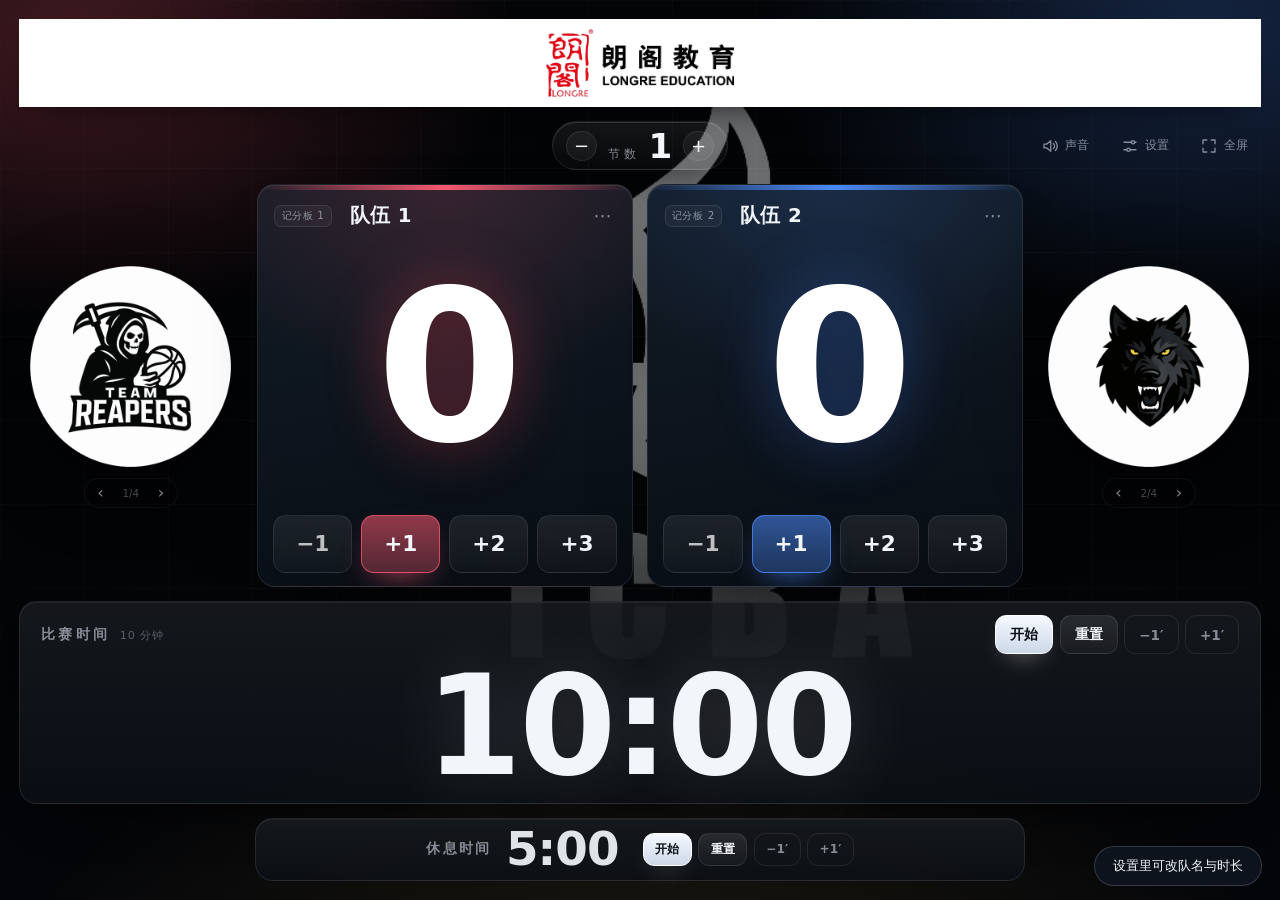
==== commit 808c3d7c: "update: 单文件成品版（朗阁横幅 + ICBA 背景 + 4 张白色圆形队标） - 新增 ICBA记分板.html：CSS/JS 全内联、图片 base64 内嵌的单文件成品，   无任何外链，" ====
--- a/index.html
+++ b/index.html
@@ -8,20 +8,20 @@
 <meta name="theme-color" content="#05070b">
 <meta name="apple-mobile-web-app-capable" content="yes">
 <link rel="icon" href="data:image/svg+xml,%3Csvg xmlns='http://www.w3.org/2000/svg' viewBox='0 0 64 64'%3E%3Crect width='64' height='64' rx='14' fill='%230b121b'/%3E%3Ccircle cx='32' cy='32' r='18' fill='none' stroke='%23ffc247' stroke-width='4'/%3E%3Cpath d='M32 14v36M14 32h36' stroke='%23ffc247' stroke-width='3'/%3E%3C/svg%3E">
-<link rel="stylesheet" href="styles.css">
+<link rel="stylesheet" href="styles.css?v=20261104f">
 </head>
 <body>
 
+<div class="bg-board" aria-hidden="true"></div>
 <div class="fx" aria-hidden="true"></div>
 <div class="flash" id="flash" aria-hidden="true"></div>
 
-<!-- ===================== 顶部：品牌 / 节数 / 工具 ===================== -->
+<!-- ===================== 顶部：朗阁横幅 / 节数 / 工具 ===================== -->
+<header class="brandbar">
+  <img class="brandbar__logo" src="[data-uri]" alt="朗阁教育 LONGRE EDUCATION" width="878" height="320" draggable="false">
+</header>
+
 <header class="hud">
-  <div class="brand">
-    <span class="brand__badge">ICBA</span>
-    <span class="brand__text">记分板<small>SCOREBOARD</small></span>
-  </div>
-
   <div class="period" aria-label="节数">
     <button class="period__btn" data-act="period-down" aria-label="节数减一" title="节数 −1（↓）">−</button>
     <div class="period__body">
@@ -32,31 +32,19 @@
   </div>
 
   <div class="hud__tools">
-    <button class="tool" data-act="sound" id="btnSound" aria-pressed="true" title="提示音开关（S）">
+    <button class="tool" data-act="sound" id="btnSound" aria-pressed="true" title="提示音开关">
       <svg viewBox="0 0 24 24" fill="none" stroke="currentColor" stroke-width="1.8" stroke-linecap="round" stroke-linejoin="round" aria-hidden="true">
         <path d="M4 9.5v5h3.5L13 19V5L7.5 9.5H4z"/><path d="M16.5 8.6a5 5 0 0 1 0 6.8"/><path d="M19.2 6a8.5 8.5 0 0 1 0 12"/>
       </svg>
       <span class="tool__label">声音</span>
     </button>
-    <button class="tool" data-act="help" title="快捷键说明（?）">
-      <svg viewBox="0 0 24 24" fill="none" stroke="currentColor" stroke-width="1.8" stroke-linecap="round" stroke-linejoin="round" aria-hidden="true">
-        <circle cx="12" cy="12" r="9"/><path d="M9.6 9.4a2.5 2.5 0 1 1 3.6 2.3c-.8.4-1.2 1-1.2 1.9"/><path d="M12 17h.01"/>
-      </svg>
-      <span class="tool__label">帮助</span>
-    </button>
-    <button class="tool" data-act="settings" title="设置（P）">
+    <button class="tool" data-act="settings" title="设置">
       <svg viewBox="0 0 24 24" fill="none" stroke="currentColor" stroke-width="1.8" stroke-linecap="round" stroke-linejoin="round" aria-hidden="true">
         <path d="M4 7h9M19 7h1M4 17h3M13 17h7"/><circle cx="16" cy="7" r="2.2"/><circle cx="10" cy="17" r="2.2"/>
       </svg>
       <span class="tool__label">设置</span>
     </button>
-    <button class="tool" data-act="lock" title="锁定面板，只看大屏（L）">
-      <svg viewBox="0 0 24 24" fill="none" stroke="currentColor" stroke-width="1.8" stroke-linecap="round" stroke-linejoin="round" aria-hidden="true">
-        <rect x="5" y="10.5" width="14" height="9.5" rx="2.4"/><path d="M8.2 10.5V8a3.8 3.8 0 0 1 7.6 0v2.5"/>
-      </svg>
-      <span class="tool__label">锁定</span>
-    </button>
-    <button class="tool" data-act="fullscreen" title="全屏（F）">
+    <button class="tool" data-act="fullscreen" title="全屏">
       <svg viewBox="0 0 24 24" fill="none" stroke="currentColor" stroke-width="1.8" stroke-linecap="round" stroke-linejoin="round" aria-hidden="true">
         <path d="M4 9V4h5M20 9V4h-5M4 15v5h5M20 15v5h-5"/>
       </svg>
@@ -186,12 +174,6 @@
 
 </footer>
 
-<button class="unlock-fab" data-act="lock" aria-label="解锁控制面板" title="解锁（L）">
-  <svg viewBox="0 0 24 24" fill="none" stroke="currentColor" stroke-width="1.8" stroke-linecap="round" stroke-linejoin="round" aria-hidden="true">
-    <rect x="5" y="10.5" width="14" height="9.5" rx="2.4"/><path d="M8.2 10.5V8a3.8 3.8 0 0 1 7.6 0v2.5"/>
-  </svg>
-</button>
-
 <!-- ===================== 队标图库 ===================== -->
 <div class="modal" id="modalLibrary" role="dialog" aria-modal="true" aria-labelledby="libraryTitle" hidden>
   <div class="modal__mask" data-act="close-modal"></div>
@@ -213,7 +195,7 @@
     <div class="library" id="libraryGrid"></div>
 
     <footer class="modal__foot">
-      <span class="modal__hint">点击缩略图即可切换；也可以用 ‹ › 或快捷键 <kbd>[</kbd> <kbd>]</kbd> 快速轮换。</span>
+      <span class="modal__hint">点击缩略图即可切换；也可以用队标下方的 ‹ › 箭头快速轮换。</span>
       <button class="btn" data-act="close-modal">完成</button>
     </footer>
   </div>
@@ -294,45 +276,10 @@
   </div>
 </div>
 
-<!-- ===================== 快捷键帮助 ===================== -->
-<div class="modal" id="modalHelp" role="dialog" aria-modal="true" aria-labelledby="helpTitle" hidden>
-  <div class="modal__mask" data-act="close-modal"></div>
-  <div class="modal__card">
-    <header class="modal__head">
-      <h2 id="helpTitle">快捷键</h2>
-      <button class="modal__close" data-act="close-modal" aria-label="关闭">✕</button>
-    </header>
-    <ul class="keys">
-      <li><kbd>空格</kbd><span>比赛计时 开始 / 暂停</span></li>
-      <li><kbd>Enter</kbd><span>休息计时 开始 / 暂停</span></li>
-      <li><kbd>←</kbd><span>队伍 1 加 1 分</span></li>
-      <li><kbd>→</kbd><span>队伍 2 加 1 分</span></li>
-      <li><kbd>Shift</kbd>+<kbd>←</kbd><span>队伍 1 减 1 分</span></li>
-      <li><kbd>Shift</kbd>+<kbd>→</kbd><span>队伍 2 减 1 分</span></li>
-      <li><kbd>↑</kbd><span>节数 +1</span></li>
-      <li><kbd>↓</kbd><span>节数 −1</span></li>
-      <li><kbd>R</kbd><span>重置比赛计时</span></li>
-      <li><kbd>Shift</kbd>+<kbd>R</kbd><span>重置休息计时</span></li>
-      <li><kbd>[</kbd><span>队标 1 换上一张</span></li>
-      <li><kbd>]</kbd><span>队标 2 换下一张</span></li>
-      <li><kbd>L</kbd><span>锁定 / 解锁面板（投影时用）</span></li>
-      <li><kbd>F</kbd><span>全屏</span></li>
-      <li><kbd>S</kbd><span>提示音开关</span></li>
-      <li><kbd>P</kbd><span>打开设置</span></li>
-      <li><kbd>?</kbd><span>打开这个快捷键面板</span></li>
-      <li><kbd>Esc</kbd><span>关闭弹窗 / 退出锁定</span></li>
-    </ul>
-    <footer class="modal__foot">
-      <span class="modal__hint">比分、节数与图片都保存在这台设备的浏览器里，刷新或断电重开都不会丢。</span>
-      <button class="btn btn--primary" data-act="close-modal">知道了</button>
-    </footer>
-  </div>
-</div>
-
 <div class="toast" id="toast" role="status" aria-live="polite"></div>
 
 <noscript><p class="noscript">这个记分板需要启用 JavaScript 才能运行。</p></noscript>
 
-<script src="app.js"></script>
+<script src="app.js?v=20261104f"></script>
 </body>
 </html>
--- a/styles.css
+++ b/styles.css
@@ -35,8 +35,8 @@
   margin: 0;
   padding: var(--pad);
   display: grid;
-  grid-template-rows: auto minmax(0, 1fr) auto;
-  grid-template-areas: "hud" "board" "clocks";
+  grid-template-rows: auto auto minmax(0, 1fr) auto;
+  grid-template-areas: "brand" "hud" "board" "clocks";
   gap: var(--gap);
   overflow: hidden;
   background: var(--bg);
@@ -46,6 +46,20 @@
   -webkit-tap-highlight-color: transparent;
   user-select: none;
   overscroll-behavior: none;
+}
+
+/* 背景板：整页最底层 */
+.bg-board{
+  position: fixed;
+  inset: 0;
+  z-index: 0;
+  pointer-events: none;
+  /* 整页背景 = ICBA 那张图；上面压一层暗色渐变，保证比分和计时仍然清晰 */
+  background:
+    /* 顶部再压一点，保证“比赛时间”那排大字不被图案吃掉 */
+    radial-gradient(64% 24% at 50% 72%, rgba(5, 7, 11, .58), rgba(5, 7, 11, 0) 76%),
+    linear-gradient(180deg, rgba(5, 7, 11, .66) 0%, rgba(5, 7, 11, .50) 44%, rgba(5, 7, 11, .78) 100%),
+    #05070b url("[data-uri]